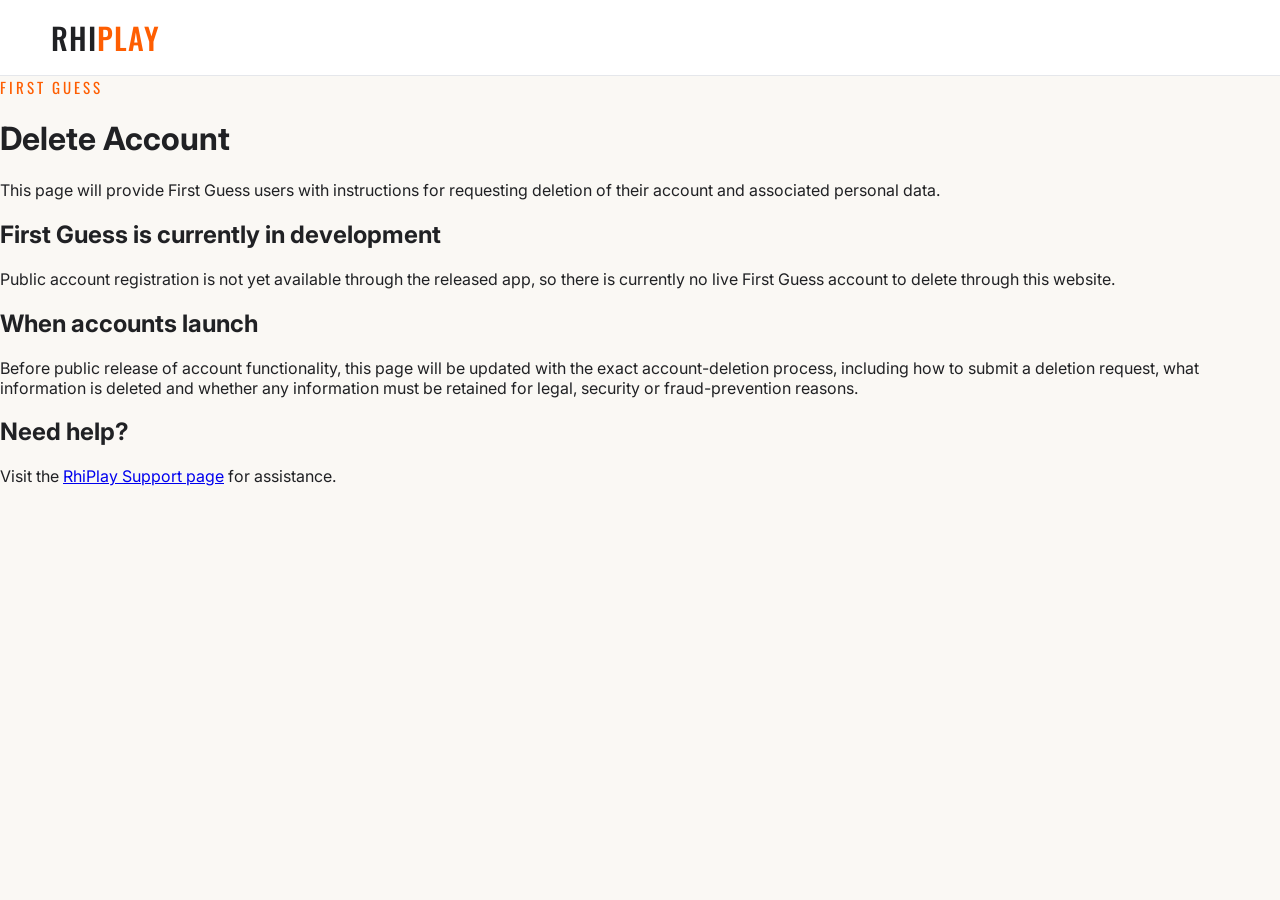
==== delete-account.html @ 7b1fd707 "Add Delete Account page" ====
<!doctype html><html lang="en"><head><meta charset="utf-8"><meta name="viewport" content="width=device-width,initial-scale=1"><title>Delete Account | RhiPlay</title><link rel="stylesheet" href="styles.css"></head><body><header class="site-header"><a class="rhiplay-text" href="index.html">RHI<span>PLAY</span></a></header><main class="legal-page"><p class="eyebrow">FIRST GUESS</p><h1>Delete Account</h1><p>This page will provide First Guess users with instructions for requesting deletion of their account and associated personal data.</p><h2>First Guess is currently in development</h2><p>Public account registration is not yet available through the released app, so there is currently no live First Guess account to delete through this website.</p><h2>When accounts launch</h2><p>Before public release of account functionality, this page will be updated with the exact account-deletion process, including how to submit a deletion request, what information is deleted and whether any information must be retained for legal, security or fraud-prevention reasons.</p><h2>Need help?</h2><p>Visit the <a href="support.html">RhiPlay Support page</a> for assistance.</p></main></body></html>
---- styles.css ----
@import url('https://fonts.googleapis.com/css2?family=Inter:wght@400;500&family=Oswald:wght@500&display=swap');:root{--orange:#FE5E02;--charcoal:#202124;--offwhite:#FAF8F4;--grey:#6B7280}*{box-sizing:border-box}body{margin:0;background:var(--offwhite);color:var(--charcoal);font-family:Inter,Arial,sans-serif}.site-header{height:76px;padding:0 max(4vw,calc((100% - 1200px)/2));display:flex;align-items:center;background:#fff;border-bottom:1px solid #E5E7EB}.rhiplay-text{font-family:Oswald,sans-serif;font-size:30px;font-weight:500;letter-spacing:1px;color:var(--charcoal);text-decoration:none}.rhiplay-text span{color:var(--orange)}.hero{min-height:650px;max-width:1200px;margin:auto;padding:55px 0 45px;display:grid;grid-template-columns:1.05fr .95fr;gap:65px;align-items:center}.eyebrow{font-family:Oswald,sans-serif;font-size:15px;letter-spacing:3px;color:var(--orange);margin:0 0 18px}.first-guess-header{display:block;width:330px;max-width:90%;margin-bottom:18px}.hero h1{font-family:Oswald,sans-serif;text-transform:uppercase;font-size:70px;line-height:1.03;font-weight:500;margin:0 0 25px;letter-spacing:.5px}.hero h1 em{font-style:normal;color:var(--orange)}.intro{max-width:590px;font-size:17px;line-height:1.7;color:var(--grey);margin:0}.store-buttons{display:flex;gap:10px;flex-wrap:wrap;margin-top:28px}.store-buttons span{background:var(--charcoal);color:#fff;border-radius:11px;padding:16px 19px;font-family:Inter,sans-serif;font-weight:500;font-size:13px}.phone-wrap{display:flex;align-items:center;justify-content:center;min-height:560px;background:none!important}.phone-shell{width:310px;height:620px;background:#111;border:8px solid #202124;border-radius:44px;box-shadow:0 25px 55px rgba(0,0,0,.2);overflow:hidden;position:relative;transform:rotate(2deg)}.phone-notch{position:absolute;top:8px;left:50%;transform:translateX(-50%);width:90px;height:22px;background:#111;border-radius:14px;z-index:3}.phone-screen{position:absolute;inset:7px;border-radius:31px;overflow:hidden;background:#000}.phone-screen iframe{border:0;width:500px;height:820px;transform:scale(.59);transform-origin:top left;pointer-events:none}@media(max-width:900px){.hero{padding:45px 25px;grid-template-columns:1fr;text-align:center}.first-guess-header{margin-left:auto;margin-right:auto}.intro{margin:auto}.store-buttons{justify-content:center}.phone-wrap{min-height:540px}.hero h1{font-size:58px}}@media(max-width:520px){.site-header{height:64px;padding:0 20px}.rhiplay-text{font-size:25px}.hero{padding:38px 20px}.hero h1{font-size:48px}.phone-shell{transform:scale(.85) rotate(2deg)}.phone-wrap{min-height:520px}}
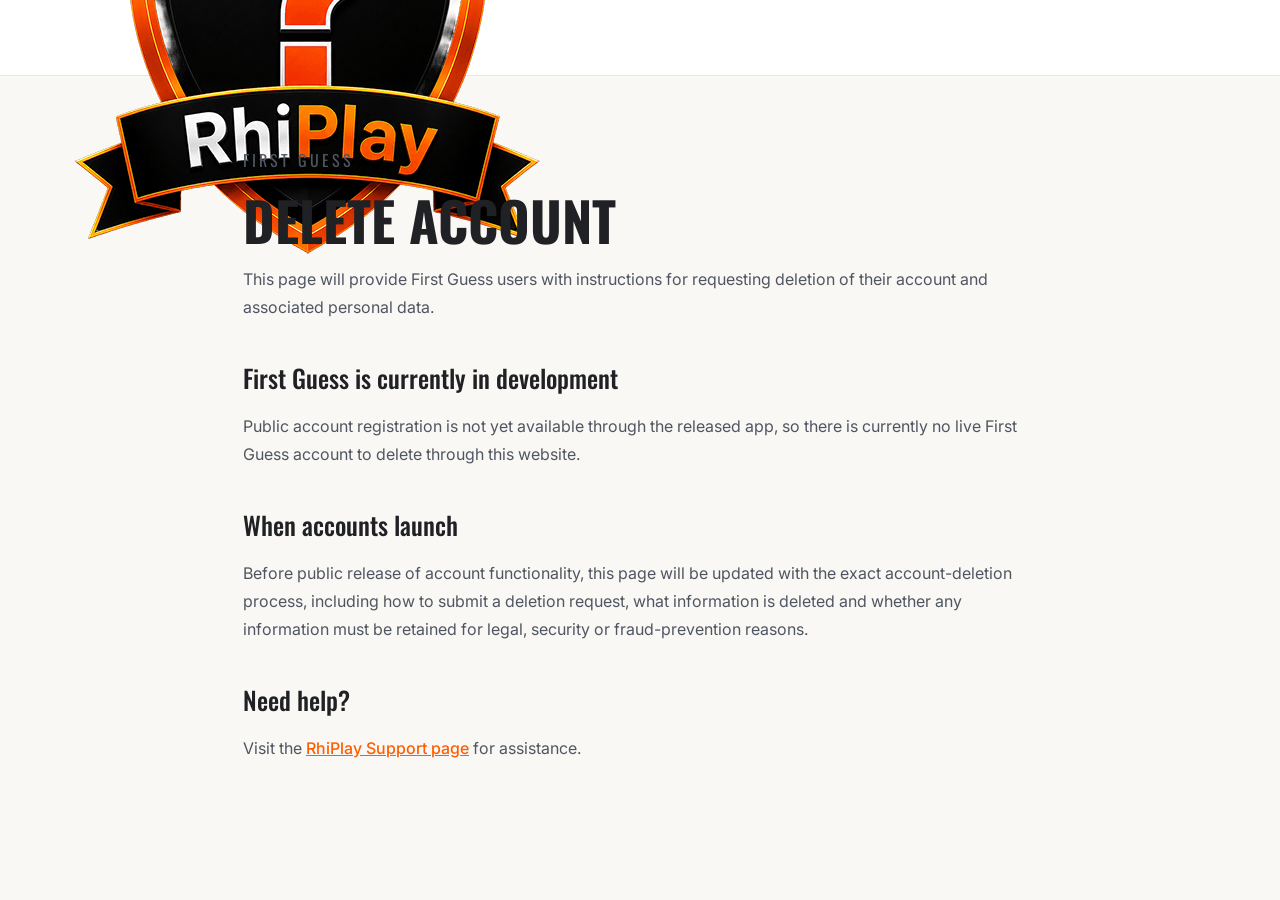
==== commit f9fa084d: "Use RhiPlay shield logo on Delete Account" ====
--- a/delete-account.html
+++ b/delete-account.html
@@ -1 +1 @@
-<!doctype html><html lang="en"><head><meta charset="utf-8"><meta name="viewport" content="width=device-width,initial-scale=1"><title>Delete Account | RhiPlay</title><link rel="stylesheet" href="styles.css"></head><body><header class="site-header"><a class="rhiplay-text" href="index.html">RHI<span>PLAY</span></a></header><main class="legal-page"><p class="eyebrow">FIRST GUESS</p><h1>Delete Account</h1><p>This page will provide First Guess users with instructions for requesting deletion of their account and associated personal data.</p><h2>First Guess is currently in development</h2><p>Public account registration is not yet available through the released app, so there is currently no live First Guess account to delete through this website.</p><h2>When accounts launch</h2><p>Before public release of account functionality, this page will be updated with the exact account-deletion process, including how to submit a deletion request, what information is deleted and whether any information must be retained for legal, security or fraud-prevention reasons.</p><h2>Need help?</h2><p>Visit the <a href="support.html">RhiPlay Support page</a> for assistance.</p></main></body></html>+<!doctype html><html lang="en"><head><meta charset="utf-8"><meta name="viewport" content="width=device-width,initial-scale=1"><title>Delete Account | RhiPlay</title><link rel="stylesheet" href="styles.css"></head><body><header class="site-header"><a class="rhiplay-logo-link" href="index.html" aria-label="RhiPlay home"><img class="rhiplay-logo" src="RhiPlayLogo_GitHub.png" alt="RhiPlay"></a></header><main class="legal-page"><p class="eyebrow">FIRST GUESS</p><h1>Delete Account</h1><p>This page will provide First Guess users with instructions for requesting deletion of their account and associated personal data.</p><h2>First Guess is currently in development</h2><p>Public account registration is not yet available through the released app, so there is currently no live First Guess account to delete through this website.</p><h2>When accounts launch</h2><p>Before public release of account functionality, this page will be updated with the exact account-deletion process, including how to submit a deletion request, what information is deleted and whether any information must be retained for legal, security or fraud-prevention reasons.</p><h2>Need help?</h2><p>Visit the <a href="support.html">RhiPlay Support page</a> for assistance.</p></main></body></html>
--- a/styles.css
+++ b/styles.css
@@ -1 +1 @@
-@import url('https://fonts.googleapis.com/css2?family=Inter:wght@400;500&family=Oswald:wght@500&display=swap');:root{--orange:#FE5E02;--charcoal:#202124;--offwhite:#FAF8F4;--grey:#6B7280}*{box-sizing:border-box}body{margin:0;background:var(--offwhite);color:var(--charcoal);font-family:Inter,Arial,sans-serif}.site-header{height:76px;padding:0 max(4vw,calc((100% - 1200px)/2));display:flex;align-items:center;background:#fff;border-bottom:1px solid #E5E7EB}.rhiplay-text{font-family:Oswald,sans-serif;font-size:30px;font-weight:500;letter-spacing:1px;color:var(--charcoal);text-decoration:none}.rhiplay-text span{color:var(--orange)}.hero{min-height:650px;max-width:1200px;margin:auto;padding:55px 0 45px;display:grid;grid-template-columns:1.05fr .95fr;gap:65px;align-items:center}.eyebrow{font-family:Oswald,sans-serif;font-size:15px;letter-spacing:3px;color:var(--orange);margin:0 0 18px}.first-guess-header{display:block;width:330px;max-width:90%;margin-bottom:18px}.hero h1{font-family:Oswald,sans-serif;text-transform:uppercase;font-size:70px;line-height:1.03;font-weight:500;margin:0 0 25px;letter-spacing:.5px}.hero h1 em{font-style:normal;color:var(--orange)}.intro{max-width:590px;font-size:17px;line-height:1.7;color:var(--grey);margin:0}.store-buttons{display:flex;gap:10px;flex-wrap:wrap;margin-top:28px}.store-buttons span{background:var(--charcoal);color:#fff;border-radius:11px;padding:16px 19px;font-family:Inter,sans-serif;font-weight:500;font-size:13px}.phone-wrap{display:flex;align-items:center;justify-content:center;min-height:560px;background:none!important}.phone-shell{width:310px;height:620px;background:#111;border:8px solid #202124;border-radius:44px;box-shadow:0 25px 55px rgba(0,0,0,.2);overflow:hidden;position:relative;transform:rotate(2deg)}.phone-notch{position:absolute;top:8px;left:50%;transform:translateX(-50%);width:90px;height:22px;background:#111;border-radius:14px;z-index:3}.phone-screen{position:absolute;inset:7px;border-radius:31px;overflow:hidden;background:#000}.phone-screen iframe{border:0;width:500px;height:820px;transform:scale(.59);transform-origin:top left;pointer-events:none}@media(max-width:900px){.hero{padding:45px 25px;grid-template-columns:1fr;text-align:center}.first-guess-header{margin-left:auto;margin-right:auto}.intro{margin:auto}.store-buttons{justify-content:center}.phone-wrap{min-height:540px}.hero h1{font-size:58px}}@media(max-width:520px){.site-header{height:64px;padding:0 20px}.rhiplay-text{font-size:25px}.hero{padding:38px 20px}.hero h1{font-size:48px}.phone-shell{transform:scale(.85) rotate(2deg)}.phone-wrap{min-height:520px}}+@import url('https://fonts.googleapis.com/css2?family=Inter:wght@400;500&family=Oswald:wght@500&display=swap');:root{--orange:#FE5E02;--charcoal:#202124;--offwhite:#FAF8F4;--grey:#6B7280}*{box-sizing:border-box}body{margin:0;background:var(--offwhite);color:var(--charcoal);font-family:Inter,Arial,sans-serif}.site-header{height:76px;padding:0 max(4vw,calc((100% - 1200px)/2));display:flex;align-items:center;background:#fff;border-bottom:1px solid #E5E7EB}.rhiplay-text{font-family:Oswald,sans-serif;font-size:30px;font-weight:500;letter-spacing:1px;color:var(--charcoal);text-decoration:none}.rhiplay-text span{color:var(--orange)}.hero{min-height:650px;max-width:1200px;margin:auto;padding:55px 0 45px;display:grid;grid-template-columns:1.05fr .95fr;gap:65px;align-items:center}.eyebrow{font-family:Oswald,sans-serif;font-size:15px;letter-spacing:3px;color:var(--orange);margin:0 0 18px}.first-guess-header{display:block;width:330px;max-width:90%;margin-bottom:18px}.hero h1{font-family:Oswald,sans-serif;text-transform:uppercase;font-size:70px;line-height:1.03;font-weight:500;margin:0 0 25px;letter-spacing:.5px}.hero h1 em{font-style:normal;color:var(--orange)}.intro{max-width:590px;font-size:17px;line-height:1.7;color:var(--grey);margin:0}.store-buttons{display:flex;gap:10px;flex-wrap:wrap;margin-top:28px}.store-buttons span{background:var(--charcoal);color:#fff;border-radius:11px;padding:16px 19px;font-weight:500;font-size:13px}.phone-wrap{display:flex;align-items:center;justify-content:center;min-height:560px;background:none!important}.phone-shell{width:310px;height:620px;background:#111;border:8px solid #202124;border-radius:44px;box-shadow:0 25px 55px rgba(0,0,0,.2);overflow:hidden;position:relative;transform:rotate(2deg)}.phone-notch{position:absolute;top:8px;left:50%;transform:translateX(-50%);width:90px;height:22px;background:#111;border-radius:14px;z-index:3}.phone-screen{position:absolute;inset:7px;border-radius:31px;overflow:hidden;background:#000}.phone-screen iframe{border:0;width:500px;height:820px;transform:scale(.59);transform-origin:top left;pointer-events:none}.legal-page{max-width:850px;margin:0 auto;padding:70px 28px 100px}.legal-page h1{font-family:Oswald,sans-serif;text-transform:uppercase;font-size:54px;line-height:1.05;margin:0 0 12px}.legal-page h2{font-family:Oswald,sans-serif;font-size:25px;font-weight:500;margin:38px 0 10px}.legal-page p{font-size:16px;line-height:1.75;color:#4f5662}.legal-page .updated,.legal-page .note{color:var(--grey)}.legal-page a{color:var(--orange);font-weight:500}.legal-page strong{color:var(--charcoal)}@media(max-width:900px){.hero{padding:45px 25px;grid-template-columns:1fr;text-align:center}.first-guess-header{margin-left:auto;margin-right:auto}.intro{margin:auto}.store-buttons{justify-content:center}.phone-wrap{min-height:540px}.hero h1{font-size:58px}}@media(max-width:520px){.site-header{height:64px;padding:0 20px}.rhiplay-text{font-size:25px}.hero{padding:38px 20px}.hero h1{font-size:48px}.phone-shell{transform:scale(.85) rotate(2deg)}.phone-wrap{min-height:520px}.legal-page{padding:45px 20px 70px}.legal-page h1{font-size:42px}}
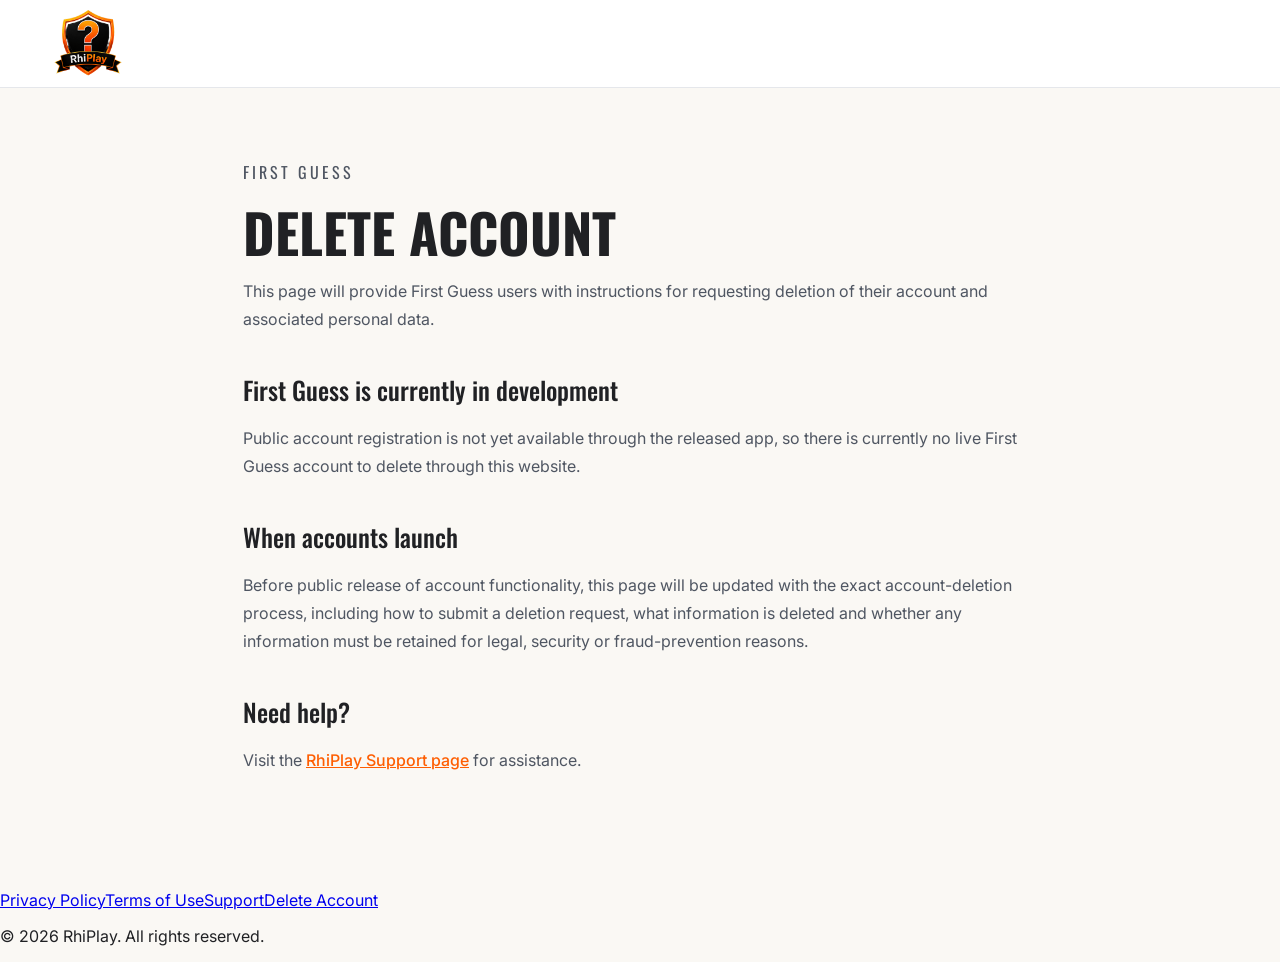
==== commit 4e570c46: "Add footer to Delete Account" ====
--- a/delete-account.html
+++ b/delete-account.html
@@ -1 +1 @@
-<!doctype html><html lang="en"><head><meta charset="utf-8"><meta name="viewport" content="width=device-width,initial-scale=1"><title>Delete Account | RhiPlay</title><link rel="stylesheet" href="styles.css"></head><body><header class="site-header"><a class="rhiplay-logo-link" href="index.html" aria-label="RhiPlay home"><img class="rhiplay-logo" src="RhiPlayLogo_GitHub.png" alt="RhiPlay"></a></header><main class="legal-page"><p class="eyebrow">FIRST GUESS</p><h1>Delete Account</h1><p>This page will provide First Guess users with instructions for requesting deletion of their account and associated personal data.</p><h2>First Guess is currently in development</h2><p>Public account registration is not yet available through the released app, so there is currently no live First Guess account to delete through this website.</p><h2>When accounts launch</h2><p>Before public release of account functionality, this page will be updated with the exact account-deletion process, including how to submit a deletion request, what information is deleted and whether any information must be retained for legal, security or fraud-prevention reasons.</p><h2>Need help?</h2><p>Visit the <a href="support.html">RhiPlay Support page</a> for assistance.</p></main></body></html>+<!doctype html><html lang="en"><head><meta charset="utf-8"><meta name="viewport" content="width=device-width,initial-scale=1"><title>Delete Account | RhiPlay</title><link rel="stylesheet" href="styles.css"></head><body><header class="site-header"><a class="rhiplay-logo-link" href="index.html" aria-label="RhiPlay home"><img class="rhiplay-logo" src="RhiPlayLogo_GitHub.png" alt="RhiPlay"></a></header><main class="legal-page"><p class="eyebrow">FIRST GUESS</p><h1>Delete Account</h1><p>This page will provide First Guess users with instructions for requesting deletion of their account and associated personal data.</p><h2>First Guess is currently in development</h2><p>Public account registration is not yet available through the released app, so there is currently no live First Guess account to delete through this website.</p><h2>When accounts launch</h2><p>Before public release of account functionality, this page will be updated with the exact account-deletion process, including how to submit a deletion request, what information is deleted and whether any information must be retained for legal, security or fraud-prevention reasons.</p><h2>Need help?</h2><p>Visit the <a href="support.html">RhiPlay Support page</a> for assistance.</p></main><footer class="site-footer"><div class="footer-links"><a href="privacy.html">Privacy Policy</a><a href="terms.html">Terms of Use</a><a href="support.html">Support</a><a href="delete-account.html">Delete Account</a></div><p>© 2026 RhiPlay. All rights reserved.</p></footer></body></html>
--- a/styles.css
+++ b/styles.css
@@ -1 +1 @@
-@import url('https://fonts.googleapis.com/css2?family=Inter:wght@400;500&family=Oswald:wght@500&display=swap');:root{--orange:#FE5E02;--charcoal:#202124;--offwhite:#FAF8F4;--grey:#6B7280}*{box-sizing:border-box}body{margin:0;background:var(--offwhite);color:var(--charcoal);font-family:Inter,Arial,sans-serif}.site-header{height:76px;padding:0 max(4vw,calc((100% - 1200px)/2));display:flex;align-items:center;background:#fff;border-bottom:1px solid #E5E7EB}.rhiplay-text{font-family:Oswald,sans-serif;font-size:30px;font-weight:500;letter-spacing:1px;color:var(--charcoal);text-decoration:none}.rhiplay-text span{color:var(--orange)}.hero{min-height:650px;max-width:1200px;margin:auto;padding:55px 0 45px;display:grid;grid-template-columns:1.05fr .95fr;gap:65px;align-items:center}.eyebrow{font-family:Oswald,sans-serif;font-size:15px;letter-spacing:3px;color:var(--orange);margin:0 0 18px}.first-guess-header{display:block;width:330px;max-width:90%;margin-bottom:18px}.hero h1{font-family:Oswald,sans-serif;text-transform:uppercase;font-size:70px;line-height:1.03;font-weight:500;margin:0 0 25px;letter-spacing:.5px}.hero h1 em{font-style:normal;color:var(--orange)}.intro{max-width:590px;font-size:17px;line-height:1.7;color:var(--grey);margin:0}.store-buttons{display:flex;gap:10px;flex-wrap:wrap;margin-top:28px}.store-buttons span{background:var(--charcoal);color:#fff;border-radius:11px;padding:16px 19px;font-weight:500;font-size:13px}.phone-wrap{display:flex;align-items:center;justify-content:center;min-height:560px;background:none!important}.phone-shell{width:310px;height:620px;background:#111;border:8px solid #202124;border-radius:44px;box-shadow:0 25px 55px rgba(0,0,0,.2);overflow:hidden;position:relative;transform:rotate(2deg)}.phone-notch{position:absolute;top:8px;left:50%;transform:translateX(-50%);width:90px;height:22px;background:#111;border-radius:14px;z-index:3}.phone-screen{position:absolute;inset:7px;border-radius:31px;overflow:hidden;background:#000}.phone-screen iframe{border:0;width:500px;height:820px;transform:scale(.59);transform-origin:top left;pointer-events:none}.legal-page{max-width:850px;margin:0 auto;padding:70px 28px 100px}.legal-page h1{font-family:Oswald,sans-serif;text-transform:uppercase;font-size:54px;line-height:1.05;margin:0 0 12px}.legal-page h2{font-family:Oswald,sans-serif;font-size:25px;font-weight:500;margin:38px 0 10px}.legal-page p{font-size:16px;line-height:1.75;color:#4f5662}.legal-page .updated,.legal-page .note{color:var(--grey)}.legal-page a{color:var(--orange);font-weight:500}.legal-page strong{color:var(--charcoal)}@media(max-width:900px){.hero{padding:45px 25px;grid-template-columns:1fr;text-align:center}.first-guess-header{margin-left:auto;margin-right:auto}.intro{margin:auto}.store-buttons{justify-content:center}.phone-wrap{min-height:540px}.hero h1{font-size:58px}}@media(max-width:520px){.site-header{height:64px;padding:0 20px}.rhiplay-text{font-size:25px}.hero{padding:38px 20px}.hero h1{font-size:48px}.phone-shell{transform:scale(.85) rotate(2deg)}.phone-wrap{min-height:520px}.legal-page{padding:45px 20px 70px}.legal-page h1{font-size:42px}}+@import url('https://fonts.googleapis.com/css2?family=Inter:wght@400;500&family=Oswald:wght@500&display=swap');:root{--orange:#FE5E02;--charcoal:#202124;--offwhite:#FAF8F4;--grey:#6B7280}*{box-sizing:border-box}body{margin:0;background:var(--offwhite);color:var(--charcoal);font-family:Inter,Arial,sans-serif}.site-header{height:88px;padding:0 max(4vw,calc((100% - 1200px)/2));display:flex;align-items:center;background:#fff;border-bottom:1px solid #E5E7EB}.rhiplay-logo-link{display:flex;align-items:center;height:100%;text-decoration:none}.rhiplay-logo{display:block;width:74px;height:74px;object-fit:contain}.hero{min-height:650px;max-width:1200px;margin:auto;padding:55px 0 45px;display:grid;grid-template-columns:1.05fr .95fr;gap:65px;align-items:center}.eyebrow{font-family:Oswald,sans-serif;font-size:15px;letter-spacing:3px;color:var(--orange);margin:0 0 18px}.first-guess-header{display:block;width:330px;max-width:90%;margin-bottom:18px}.hero h1{font-family:Oswald,sans-serif;text-transform:uppercase;font-size:70px;line-height:1.03;font-weight:500;margin:0 0 25px;letter-spacing:.5px}.hero h1 em{font-style:normal;color:var(--orange)}.intro{max-width:590px;font-size:17px;line-height:1.7;color:var(--grey);margin:0}.store-buttons{display:flex;gap:10px;flex-wrap:wrap;margin-top:28px}.store-buttons span{background:var(--charcoal);color:#fff;border-radius:11px;padding:16px 19px;font-weight:500;font-size:13px}.phone-wrap{display:flex;align-items:center;justify-content:center;min-height:560px;background:none!important}.phone-shell{width:310px;height:620px;background:#111;border:8px solid #202124;border-radius:44px;box-shadow:0 25px 55px rgba(0,0,0,.2);overflow:hidden;position:relative;transform:rotate(2deg)}.phone-notch{position:absolute;top:8px;left:50%;transform:translateX(-50%);width:90px;height:22px;background:#111;border-radius:14px;z-index:3}.phone-screen{position:absolute;inset:7px;border-radius:31px;overflow:hidden;background:#000}.phone-screen iframe{border:0;width:500px;height:820px;transform:scale(.59);transform-origin:top left;pointer-events:none}.legal-page{max-width:850px;margin:0 auto;padding:70px 28px 100px}.legal-page h1{font-family:Oswald,sans-serif;text-transform:uppercase;font-size:54px;line-height:1.05;margin:0 0 12px}.legal-page h2{font-family:Oswald,sans-serif;font-size:25px;font-weight:500;margin:38px 0 10px}.legal-page p{font-size:16px;line-height:1.75;color:#4f5662}.legal-page .updated,.legal-page .note{color:var(--grey)}.legal-page a{color:var(--orange);font-weight:500}.legal-page strong{color:var(--charcoal)}@media(max-width:900px){.hero{padding:45px 25px;grid-template-columns:1fr;text-align:center}.first-guess-header{margin-left:auto;margin-right:auto}.intro{margin:auto}.store-buttons{justify-content:center}.phone-wrap{min-height:540px}.hero h1{font-size:58px}}@media(max-width:520px){.site-header{height:72px;padding:0 20px}.rhiplay-logo{width:58px;height:58px}.hero{padding:38px 20px}.hero h1{font-size:48px}.phone-shell{transform:scale(.85) rotate(2deg)}.phone-wrap{min-height:520px}.legal-page{padding:45px 20px 70px}.legal-page h1{font-size:42px}}
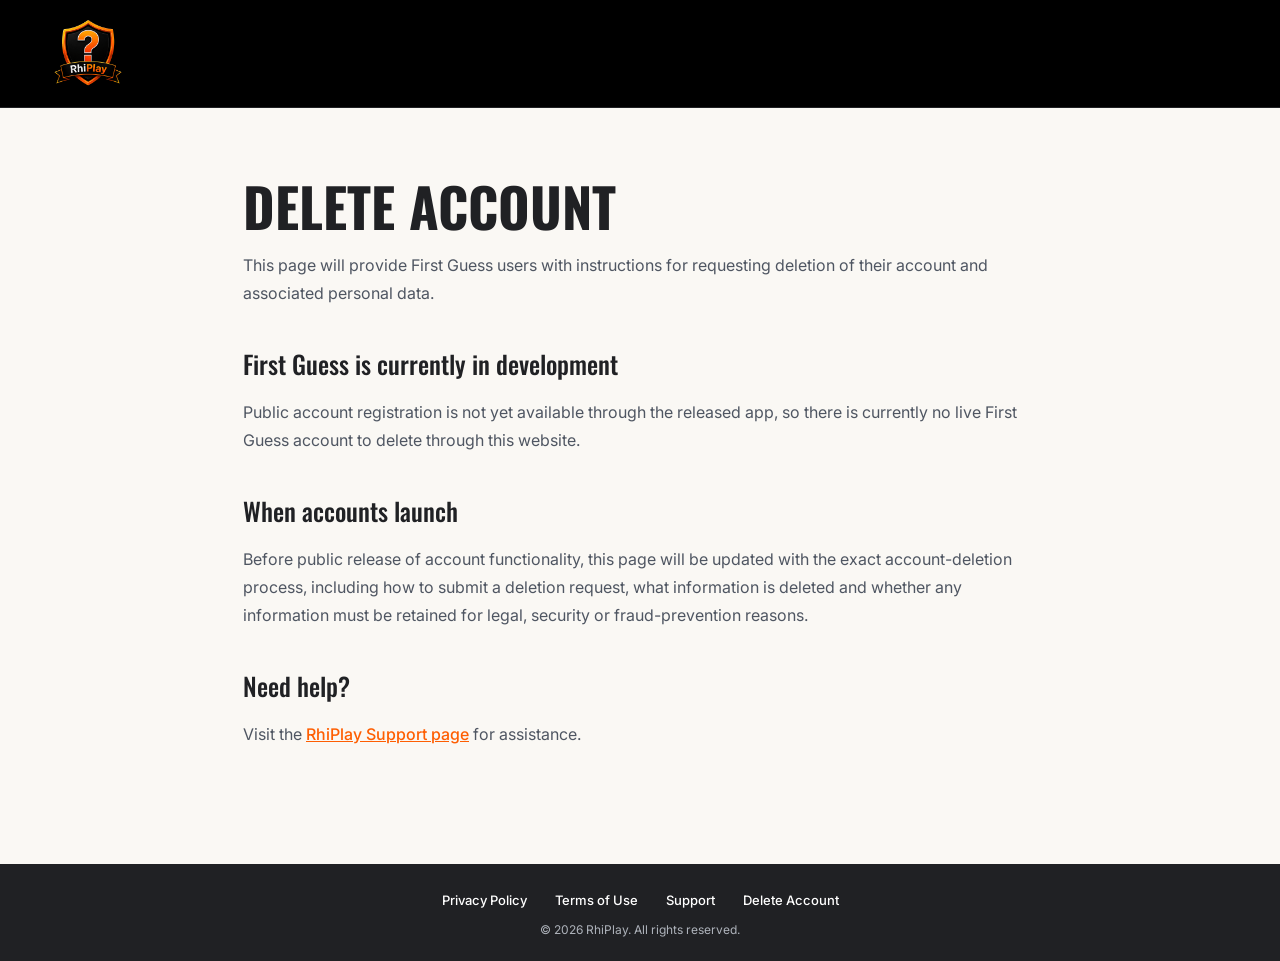
==== commit bcaa22e2: "Update delete-account.html" ====
--- a/delete-account.html
+++ b/delete-account.html
@@ -1 +1,74 @@
-<!doctype html><html lang="en"><head><meta charset="utf-8"><meta name="viewport" content="width=device-width,initial-scale=1"><title>Delete Account | RhiPlay</title><link rel="stylesheet" href="styles.css"></head><body><header class="site-header"><a class="rhiplay-logo-link" href="index.html" aria-label="RhiPlay home"><img class="rhiplay-logo" src="RhiPlayLogo_GitHub.png" alt="RhiPlay"></a></header><main class="legal-page"><p class="eyebrow">FIRST GUESS</p><h1>Delete Account</h1><p>This page will provide First Guess users with instructions for requesting deletion of their account and associated personal data.</p><h2>First Guess is currently in development</h2><p>Public account registration is not yet available through the released app, so there is currently no live First Guess account to delete through this website.</p><h2>When accounts launch</h2><p>Before public release of account functionality, this page will be updated with the exact account-deletion process, including how to submit a deletion request, what information is deleted and whether any information must be retained for legal, security or fraud-prevention reasons.</p><h2>Need help?</h2><p>Visit the <a href="support.html">RhiPlay Support page</a> for assistance.</p></main><footer class="site-footer"><div class="footer-links"><a href="privacy.html">Privacy Policy</a><a href="terms.html">Terms of Use</a><a href="support.html">Support</a><a href="delete-account.html">Delete Account</a></div><p>© 2026 RhiPlay. All rights reserved.</p></footer></body></html>+<!doctype html>
+<html lang="en">
+<head>
+  <meta charset="utf-8">
+  <meta name="viewport" content="width=device-width,initial-scale=1">
+  <title>Delete Account | RhiPlay</title>
+  <link rel="stylesheet" href="styles.css">
+</head>
+
+<body>
+
+  <header class="site-header">
+    <a
+      class="rhiplay-logo-link"
+      href="index.html"
+      aria-label="RhiPlay home"
+    >
+      <img
+        class="rhiplay-logo"
+        src="RhiPlayLogo_GitHub.png"
+        alt="RhiPlay"
+      >
+    </a>
+  </header>
+
+  <main class="legal-page">
+
+    <h1>Delete Account</h1>
+
+    <p>
+      This page will provide First Guess users with instructions for requesting
+      deletion of their account and associated personal data.
+    </p>
+
+    <h2>First Guess is currently in development</h2>
+
+    <p>
+      Public account registration is not yet available through the released
+      app, so there is currently no live First Guess account to delete through
+      this website.
+    </p>
+
+    <h2>When accounts launch</h2>
+
+    <p>
+      Before public release of account functionality, this page will be updated
+      with the exact account-deletion process, including how to submit a
+      deletion request, what information is deleted and whether any information
+      must be retained for legal, security or fraud-prevention reasons.
+    </p>
+
+    <h2>Need help?</h2>
+
+    <p>
+      Visit the <a href="support.html">RhiPlay Support page</a> for assistance.
+    </p>
+
+  </main>
+
+  <footer class="site-footer">
+
+    <div class="footer-links">
+      <a href="privacy.html">Privacy Policy</a>
+      <a href="terms.html">Terms of Use</a>
+      <a href="support.html">Support</a>
+      <a href="delete-account.html">Delete Account</a>
+    </div>
+
+    <p>© 2026 RhiPlay. All rights reserved.</p>
+
+  </footer>
+
+</body>
+</html>
--- a/styles.css
+++ b/styles.css
@@ -1 +1,349 @@
-@import url('https://fonts.googleapis.com/css2?family=Inter:wght@400;500&family=Oswald:wght@500&display=swap');:root{--orange:#FE5E02;--charcoal:#202124;--offwhite:#FAF8F4;--grey:#6B7280}*{box-sizing:border-box}body{margin:0;background:var(--offwhite);color:var(--charcoal);font-family:Inter,Arial,sans-serif}.site-header{height:88px;padding:0 max(4vw,calc((100% - 1200px)/2));display:flex;align-items:center;background:#fff;border-bottom:1px solid #E5E7EB}.rhiplay-logo-link{display:flex;align-items:center;height:100%;text-decoration:none}.rhiplay-logo{display:block;width:74px;height:74px;object-fit:contain}.hero{min-height:650px;max-width:1200px;margin:auto;padding:55px 0 45px;display:grid;grid-template-columns:1.05fr .95fr;gap:65px;align-items:center}.eyebrow{font-family:Oswald,sans-serif;font-size:15px;letter-spacing:3px;color:var(--orange);margin:0 0 18px}.first-guess-header{display:block;width:330px;max-width:90%;margin-bottom:18px}.hero h1{font-family:Oswald,sans-serif;text-transform:uppercase;font-size:70px;line-height:1.03;font-weight:500;margin:0 0 25px;letter-spacing:.5px}.hero h1 em{font-style:normal;color:var(--orange)}.intro{max-width:590px;font-size:17px;line-height:1.7;color:var(--grey);margin:0}.store-buttons{display:flex;gap:10px;flex-wrap:wrap;margin-top:28px}.store-buttons span{background:var(--charcoal);color:#fff;border-radius:11px;padding:16px 19px;font-weight:500;font-size:13px}.phone-wrap{display:flex;align-items:center;justify-content:center;min-height:560px;background:none!important}.phone-shell{width:310px;height:620px;background:#111;border:8px solid #202124;border-radius:44px;box-shadow:0 25px 55px rgba(0,0,0,.2);overflow:hidden;position:relative;transform:rotate(2deg)}.phone-notch{position:absolute;top:8px;left:50%;transform:translateX(-50%);width:90px;height:22px;background:#111;border-radius:14px;z-index:3}.phone-screen{position:absolute;inset:7px;border-radius:31px;overflow:hidden;background:#000}.phone-screen iframe{border:0;width:500px;height:820px;transform:scale(.59);transform-origin:top left;pointer-events:none}.legal-page{max-width:850px;margin:0 auto;padding:70px 28px 100px}.legal-page h1{font-family:Oswald,sans-serif;text-transform:uppercase;font-size:54px;line-height:1.05;margin:0 0 12px}.legal-page h2{font-family:Oswald,sans-serif;font-size:25px;font-weight:500;margin:38px 0 10px}.legal-page p{font-size:16px;line-height:1.75;color:#4f5662}.legal-page .updated,.legal-page .note{color:var(--grey)}.legal-page a{color:var(--orange);font-weight:500}.legal-page strong{color:var(--charcoal)}@media(max-width:900px){.hero{padding:45px 25px;grid-template-columns:1fr;text-align:center}.first-guess-header{margin-left:auto;margin-right:auto}.intro{margin:auto}.store-buttons{justify-content:center}.phone-wrap{min-height:540px}.hero h1{font-size:58px}}@media(max-width:520px){.site-header{height:72px;padding:0 20px}.rhiplay-logo{width:58px;height:58px}.hero{padding:38px 20px}.hero h1{font-size:48px}.phone-shell{transform:scale(.85) rotate(2deg)}.phone-wrap{min-height:520px}.legal-page{padding:45px 20px 70px}.legal-page h1{font-size:42px}}+@import url('https://fonts.googleapis.com/css2?family=Inter:wght@400;500&family=Oswald:wght@500&display=swap');
+
+:root{
+  --orange:#FE5E02;
+  --charcoal:#202124;
+  --offwhite:#FAF8F4;
+  --grey:#6B7280;
+}
+
+*{
+  box-sizing:border-box;
+}
+
+body{
+  margin:0;
+  background:var(--offwhite);
+  color:var(--charcoal);
+  font-family:Inter,Arial,sans-serif;
+}
+
+.site-header{
+  height:108px;
+  padding:0 max(4vw,calc((100% - 1200px)/2));
+  display:flex;
+  align-items:center;
+  justify-content:center;
+  position:relative;
+  background:#000;
+  border-bottom:1px solid #202124;
+}
+
+.rhiplay-logo-link{
+  position:absolute;
+  left:max(4vw,calc((100% - 1200px)/2));
+  display:flex;
+  align-items:center;
+  height:100%;
+  text-decoration:none;
+}
+
+.rhiplay-logo{
+  display:block;
+  width:74px;
+  height:74px;
+  object-fit:contain;
+}
+
+.header-first-guess{
+  display:block;
+  width:310px;
+  max-width:52vw;
+  height:auto;
+  object-fit:contain;
+}
+
+.hero{
+  min-height:650px;
+  max-width:1200px;
+  margin:auto;
+  padding:30px 0 45px;
+  display:grid;
+  grid-template-columns:1.05fr .95fr;
+  gap:65px;
+  align-items:start;
+}
+
+.hero-copy{
+  padding-top:125px;
+}
+
+.eyebrow{
+  font-family:Oswald,sans-serif;
+  font-size:24px;
+  letter-spacing:3px;
+  color:var(--orange);
+  margin:0 0 18px;
+}
+
+.first-guess-header{
+  display:block;
+  width:330px;
+  max-width:90%;
+  margin-bottom:18px;
+}
+
+.hero h1{
+  font-family:Oswald,sans-serif;
+  text-transform:uppercase;
+  font-size:38px;
+  line-height:1.05;
+  font-weight:500;
+  margin:0 0 25px;
+  letter-spacing:.4px;
+}
+
+.hero h1 em{
+  font-style:normal;
+  color:var(--orange);
+}
+
+.intro{
+  max-width:590px;
+  font-size:17px;
+  line-height:1.7;
+  color:var(--grey);
+  margin:0;
+}
+
+.store-buttons{
+  display:flex;
+  gap:14px;
+  flex-wrap:wrap;
+  margin-top:28px;
+  align-items:center;
+}
+
+.store-buttons img{
+  display:block;
+  height:54px;
+  width:auto;
+  max-width:190px;
+  object-fit:contain;
+}
+
+.phone-wrap{
+  display:flex;
+  align-items:center;
+  justify-content:center;
+  min-height:650px;
+  background:none!important;
+}
+
+.phone-shell{
+  width:390px;
+  height:648px;
+  background:#111;
+  border:5px solid #202124;
+  border-radius:38px;
+  box-shadow:0 25px 55px rgba(0,0,0,.2);
+  overflow:hidden;
+  position:relative;
+  transform:rotate(2deg);
+  padding:5px;
+}
+
+.phone-notch{
+  display:none;
+}
+
+.phone-screen{
+  width:100%;
+  height:100%;
+  border-radius:32px;
+  overflow:hidden;
+  background:#000;
+  display:flex;
+  align-items:center;
+  justify-content:center;
+}
+
+.phone-screenshot{
+  display:block;
+  width:100%;
+  height:100%;
+  object-fit:contain;
+  object-position:center;
+  background:#000;
+}
+
+.legal-page{
+  max-width:850px;
+  margin:0 auto;
+  padding:70px 28px 100px;
+}
+
+.legal-page h1{
+  font-family:Oswald,sans-serif;
+  text-transform:uppercase;
+  font-size:54px;
+  line-height:1.05;
+  margin:0 0 12px;
+}
+
+.legal-page h2{
+  font-family:Oswald,sans-serif;
+  font-size:25px;
+  font-weight:500;
+  margin:38px 0 10px;
+}
+
+.legal-page p{
+  font-size:16px;
+  line-height:1.75;
+  color:#4f5662;
+}
+
+.legal-page .updated,
+.legal-page .note{
+  color:var(--grey);
+}
+
+.legal-page a{
+  color:var(--orange);
+  font-weight:500;
+}
+
+.legal-page strong{
+  color:var(--charcoal);
+}
+
+.site-footer{
+  background:var(--charcoal);
+  color:#fff;
+  text-align:center;
+  padding:28px 20px 24px;
+}
+
+.footer-links{
+  display:flex;
+  justify-content:center;
+  gap:28px;
+  flex-wrap:wrap;
+}
+
+.footer-links a{
+  color:#fff;
+  text-decoration:none;
+  font-size:13px;
+  font-weight:500;
+}
+
+.footer-links a:hover{
+  color:var(--orange);
+}
+
+.site-footer p{
+  margin:14px 0 0;
+  color:#aeb3bb;
+  font-size:12px;
+}
+
+@media(max-width:900px){
+
+  .hero{
+    padding:35px 25px 30px;
+    grid-template-columns:1fr;
+    text-align:center;
+    gap:28px;
+    align-items:center;
+  }
+
+  .hero-copy{
+    padding-top:0;
+  }
+
+  .eyebrow{
+    font-size:22px;
+  }
+
+  .intro{
+    margin:auto;
+  }
+
+  .store-buttons{
+    justify-content:center;
+  }
+
+  .phone-wrap{
+    min-height:0;
+    margin-top:0;
+  }
+
+  .hero h1{
+    font-size:34px;
+  }
+}
+
+@media(max-width:520px){
+
+  .site-header{
+    height:86px;
+    padding:0 20px;
+  }
+
+  .rhiplay-logo-link{
+    left:20px;
+  }
+
+  .rhiplay-logo{
+    width:58px;
+    height:58px;
+  }
+
+  .header-first-guess{
+    width:220px;
+    max-width:58vw;
+  }
+
+  .hero{
+    padding:28px 20px 20px;
+    gap:18px;
+  }
+
+  .hero-copy{
+    padding-top:0;
+  }
+
+  .eyebrow{
+    font-size:20px;
+    margin-bottom:16px;
+  }
+
+  .hero h1{
+    font-size:30px;
+  }
+
+  .store-buttons{
+    gap:10px;
+    margin-top:22px;
+  }
+
+  .store-buttons img{
+    height:46px;
+    max-width:155px;
+  }
+
+  .phone-wrap{
+    min-height:0;
+    margin-top:16px;
+  }
+
+  .phone-shell{
+    width:330px;
+    height:548px;
+    transform:rotate(2deg);
+  }
+
+  .legal-page{
+    padding:45px 20px 70px;
+  }
+
+  .legal-page h1{
+    font-size:42px;
+  }
+
+  .footer-links{
+    gap:12px 20px;
+  }
+}
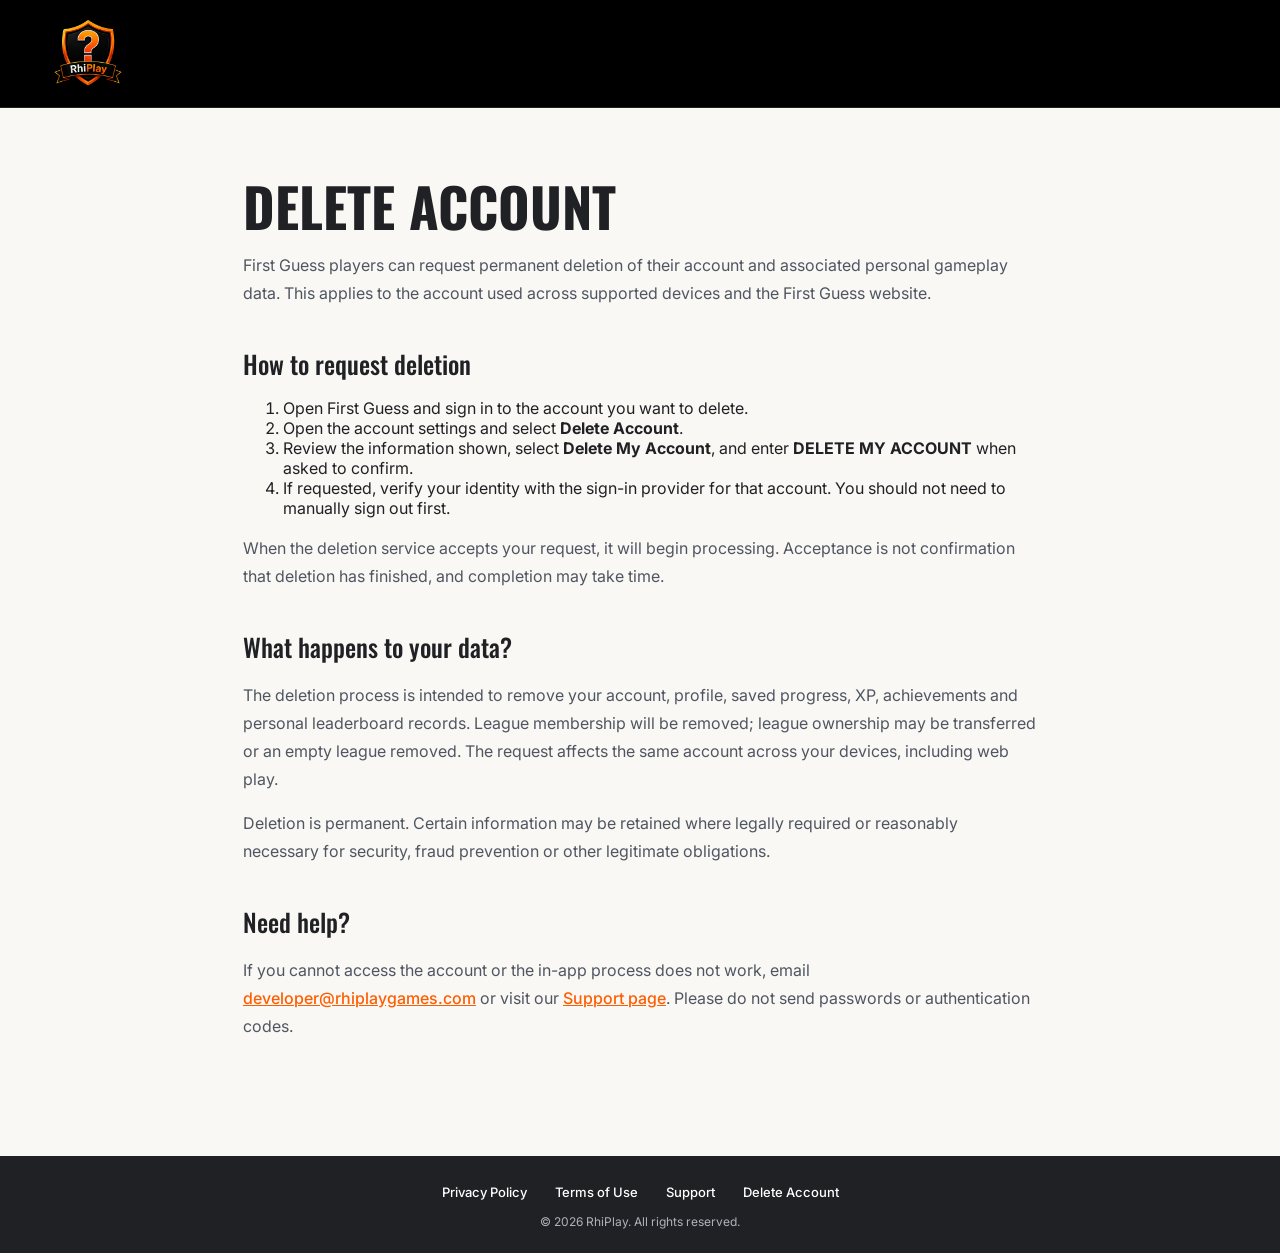
==== commit 014bfa0f: "Update live First Guess website information: delete-account.html" ====
--- a/delete-account.html
+++ b/delete-account.html
@@ -24,37 +24,24 @@
   </header>
 
   <main class="legal-page">
+    <h1>Delete Account</h1>
+    <p>First Guess players can request permanent deletion of their account and associated personal gameplay data. This applies to the account used across supported devices and the First Guess website.</p>
 
-    <h1>Delete Account</h1>
+    <h2>How to request deletion</h2>
+    <ol>
+      <li>Open First Guess and sign in to the account you want to delete.</li>
+      <li>Open the account settings and select <strong>Delete Account</strong>.</li>
+      <li>Review the information shown, select <strong>Delete My Account</strong>, and enter <strong>DELETE MY ACCOUNT</strong> when asked to confirm.</li>
+      <li>If requested, verify your identity with the sign-in provider for that account. You should not need to manually sign out first.</li>
+    </ol>
+    <p>When the deletion service accepts your request, it will begin processing. Acceptance is not confirmation that deletion has finished, and completion may take time.</p>
 
-    <p>
-      This page will provide First Guess users with instructions for requesting
-      deletion of their account and associated personal data.
-    </p>
-
-    <h2>First Guess is currently in development</h2>
-
-    <p>
-      Public account registration is not yet available through the released
-      app, so there is currently no live First Guess account to delete through
-      this website.
-    </p>
-
-    <h2>When accounts launch</h2>
-
-    <p>
-      Before public release of account functionality, this page will be updated
-      with the exact account-deletion process, including how to submit a
-      deletion request, what information is deleted and whether any information
-      must be retained for legal, security or fraud-prevention reasons.
-    </p>
+    <h2>What happens to your data?</h2>
+    <p>The deletion process is intended to remove your account, profile, saved progress, XP, achievements and personal leaderboard records. League membership will be removed; league ownership may be transferred or an empty league removed. The request affects the same account across your devices, including web play.</p>
+    <p>Deletion is permanent. Certain information may be retained where legally required or reasonably necessary for security, fraud prevention or other legitimate obligations.</p>
 
     <h2>Need help?</h2>
-
-    <p>
-      Visit the <a href="support.html">RhiPlay Support page</a> for assistance.
-    </p>
-
+    <p>If you cannot access the account or the in-app process does not work, email <a href="mailto:developer@rhiplaygames.com">developer@rhiplaygames.com</a> or visit our <a href="support.html">Support page</a>. Please do not send passwords or authentication codes.</p>
   </main>
 
   <footer class="site-footer">
--- a/styles.css
+++ b/styles.css
@@ -122,6 +122,29 @@
   object-fit:contain;
 }
 
+.web-play-button{
+  display:inline-flex;
+  align-items:center;
+  justify-content:center;
+  margin-top:24px;
+  min-height:50px;
+  padding:0 24px;
+  border-radius:10px;
+  background:var(--orange);
+  color:#fff;
+  text-decoration:none;
+  font-family:Oswald,sans-serif;
+  font-size:18px;
+  font-weight:500;
+  letter-spacing:1px;
+  transition:transform .15s ease,opacity .15s ease;
+}
+
+.web-play-button:hover{
+  transform:translateY(-1px);
+  opacity:.92;
+}
+
 .phone-wrap{
   display:flex;
   align-items:center;
@@ -139,7 +162,7 @@
   box-shadow:0 25px 55px rgba(0,0,0,.2);
   overflow:hidden;
   position:relative;
-  transform:rotate(2deg);
+  transform:none;
   padding:5px;
 }
 
@@ -265,6 +288,11 @@
     justify-content:center;
   }
 
+  .web-play-button{
+    margin-left:auto;
+    margin-right:auto;
+  }
+
   .phone-wrap{
     min-height:0;
     margin-top:0;
@@ -324,6 +352,11 @@
     max-width:155px;
   }
 
+  .web-play-button{
+    width:100%;
+    max-width:310px;
+  }
+
   .phone-wrap{
     min-height:0;
     margin-top:16px;
@@ -332,7 +365,7 @@
   .phone-shell{
     width:330px;
     height:548px;
-    transform:rotate(2deg);
+    transform:none;
   }
 
   .legal-page{
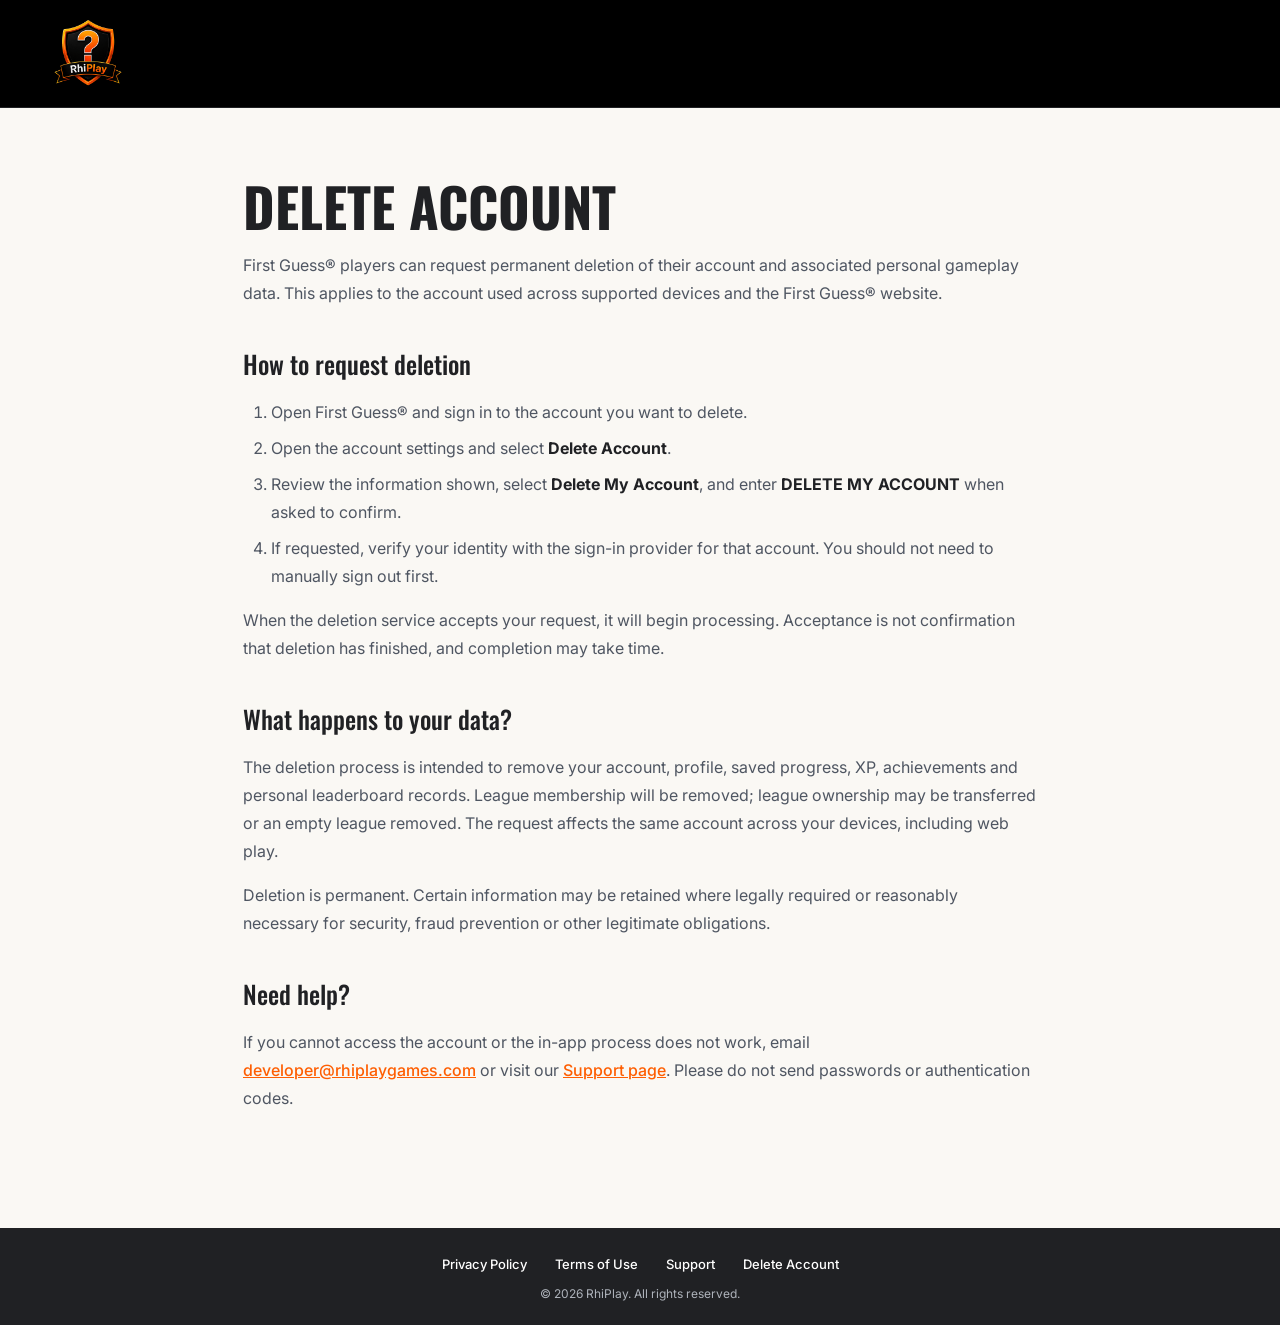
==== commit eaae9aaa: "Update First Guess registered trademark and website CTA styling" ====
--- a/delete-account.html
+++ b/delete-account.html
@@ -25,11 +25,11 @@
 
   <main class="legal-page">
     <h1>Delete Account</h1>
-    <p>First Guess players can request permanent deletion of their account and associated personal gameplay data. This applies to the account used across supported devices and the First Guess website.</p>
+    <p>First Guess® players can request permanent deletion of their account and associated personal gameplay data. This applies to the account used across supported devices and the First Guess® website.</p>
 
     <h2>How to request deletion</h2>
     <ol>
-      <li>Open First Guess and sign in to the account you want to delete.</li>
+      <li>Open First Guess® and sign in to the account you want to delete.</li>
       <li>Open the account settings and select <strong>Delete Account</strong>.</li>
       <li>Review the information shown, select <strong>Delete My Account</strong>, and enter <strong>DELETE MY ACCOUNT</strong> when asked to confirm.</li>
       <li>If requested, verify your identity with the sign-in provider for that account. You should not need to manually sign out first.</li>
--- a/styles.css
+++ b/styles.css
@@ -217,6 +217,17 @@
   color:#4f5662;
 }
 
+.legal-page ol{
+  font-size:16px;
+  line-height:1.75;
+  color:#4f5662;
+  padding-left:28px;
+}
+
+.legal-page ol li{
+  margin-bottom:8px;
+}
+
 .legal-page .updated,
 .legal-page .note{
   color:var(--grey);
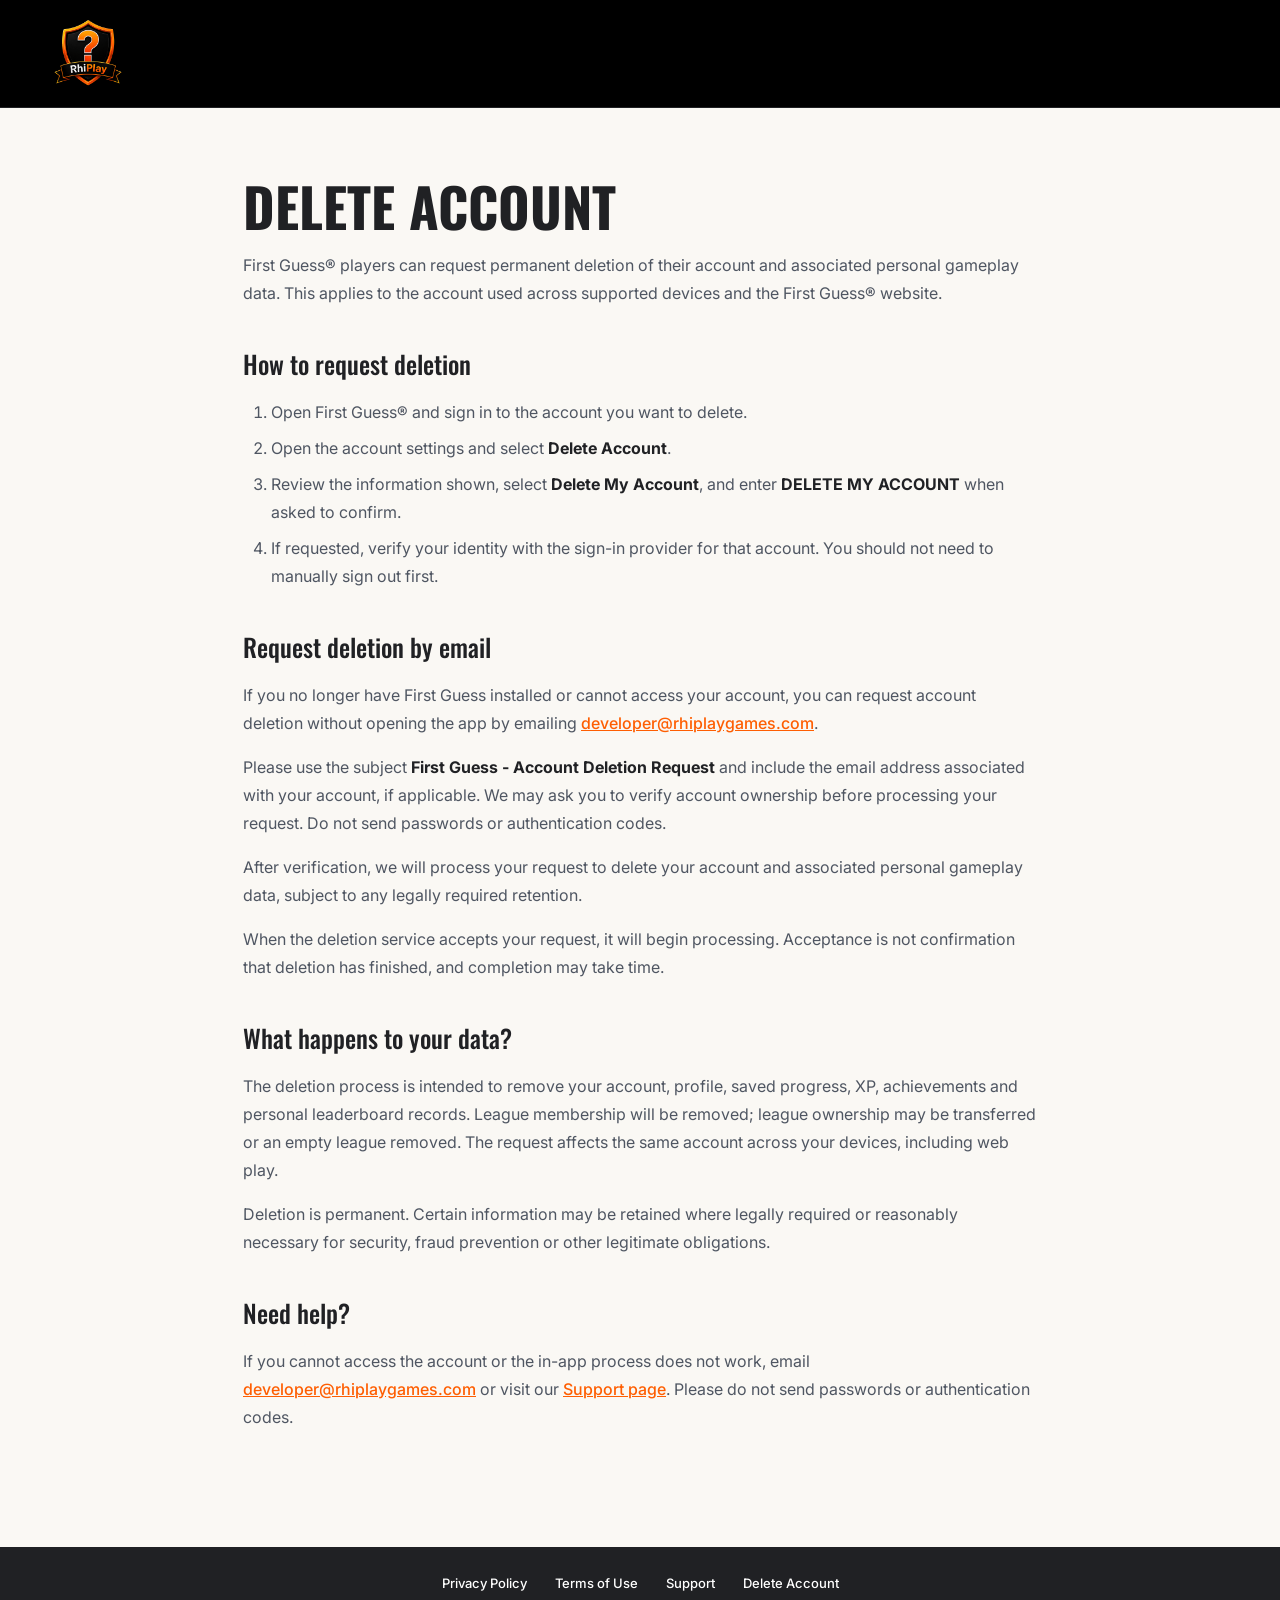
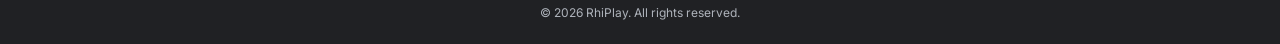
==== commit 438369ab: "Clarify First Guess account deletion request by email on public website" ====
--- a/delete-account.html
+++ b/delete-account.html
@@ -34,6 +34,11 @@
       <li>Review the information shown, select <strong>Delete My Account</strong>, and enter <strong>DELETE MY ACCOUNT</strong> when asked to confirm.</li>
       <li>If requested, verify your identity with the sign-in provider for that account. You should not need to manually sign out first.</li>
     </ol>
+    <h2>Request deletion by email</h2>
+    <p>If you no longer have First Guess installed or cannot access your account, you can request account deletion without opening the app by emailing <a href="mailto:developer@rhiplaygames.com?subject=First%20Guess%20-%20Account%20Deletion%20Request">developer@rhiplaygames.com</a>.</p>
+    <p>Please use the subject <strong>First Guess - Account Deletion Request</strong> and include the email address associated with your account, if applicable. We may ask you to verify account ownership before processing your request. Do not send passwords or authentication codes.</p>
+    <p>After verification, we will process your request to delete your account and associated personal gameplay data, subject to any legally required retention.</p>
+
     <p>When the deletion service accepts your request, it will begin processing. Acceptance is not confirmation that deletion has finished, and completion may take time.</p>
 
     <h2>What happens to your data?</h2>
--- a/styles.css
+++ b/styles.css
@@ -102,7 +102,7 @@
   max-width:590px;
   font-size:17px;
   line-height:1.7;
-  color:var(--grey);
+  color:#000;
   margin:0;
 }
 
@@ -141,8 +141,7 @@
 }
 
 .web-play-button:hover{
-  transform:translateY(-1px);
-  opacity:.92;
+  /* No hover movement or visual rollover effect. */
 }
 
 .phone-wrap{
